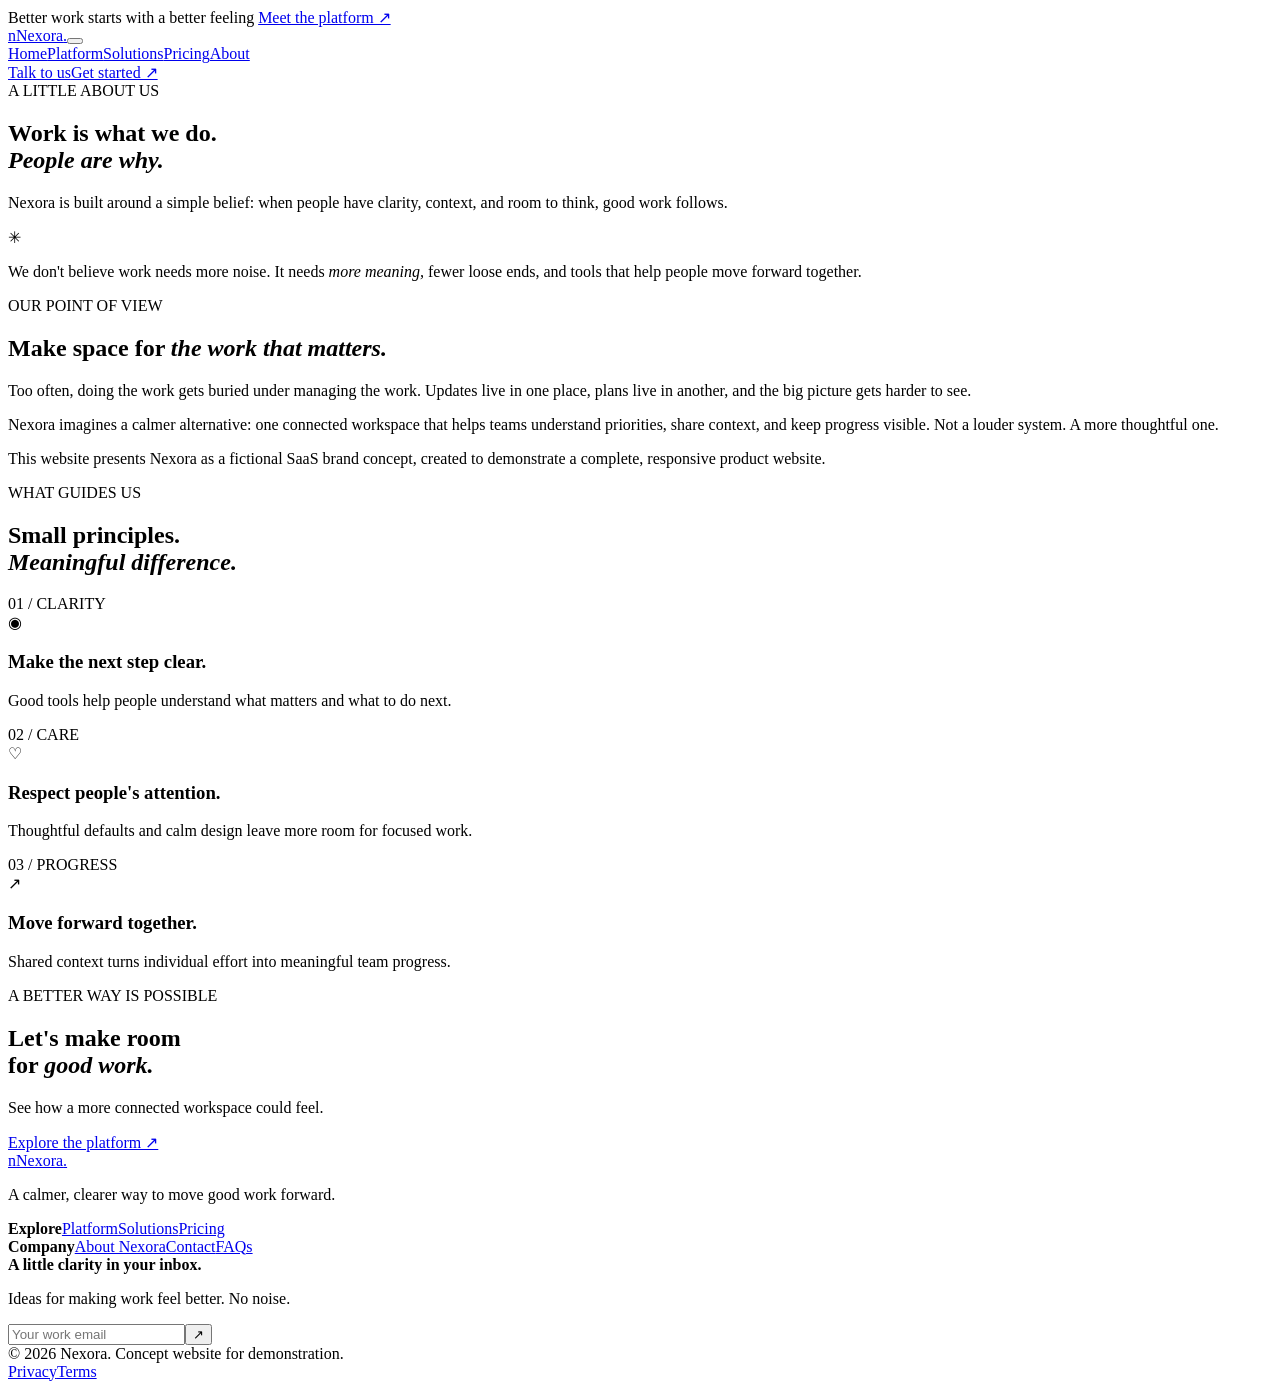
==== about.html @ 2fbccd46 "Add files via upload Upload the complete Nexora SaaS website, including homepage, product, solutions" ====
<!doctype html><html lang="en"><head><meta charset="utf-8"><meta name="viewport" content="width=device-width,initial-scale=1"><meta name="description" content="Learn about the Nexora concept and its people-first approach to work."><title>About — Nexora</title><link rel="preconnect" href="https://fonts.googleapis.com"><link href="https://fonts.googleapis.com/css2?family=DM+Sans:wght@400;500;600;700&family=Manrope:wght@400;500;600;700;800&display=swap" rel="stylesheet"><link rel="stylesheet" href="assets/css/style.css"></head><body><div class="announcement"><span class="announcement-dot"></span> Better work starts with a better feeling <a href="product.html">Meet the platform ↗</a></div><header class="site-header"><a class="brand" href="index.html"><span class="brand-mark">n</span><span>Nexora<span class="brand-period">.</span></span></a><button class="menu-toggle" aria-label="Open navigation" aria-expanded="false"><span></span><span></span></button><nav class="main-nav"><a href="index.html">Home</a><a href="product.html">Platform</a><a href="solutions.html">Solutions</a><a href="pricing.html">Pricing</a><a class="active" href="about.html">About</a></nav><div class="header-actions"><a class="nav-login" href="contact.html">Talk to us</a><a class="btn btn-small btn-dark" href="contact.html">Get started ↗</a></div></header><main><section class="inner-hero section-wrap"><span class="eyebrow reveal">A LITTLE ABOUT US</span><h1 class="reveal">Work is what we do.<br><em>People are why.</em></h1><p class="inner-lede reveal">Nexora is built around a simple belief: when people have clarity, context, and room to think, good work follows.</p></section><section class="about-manifesto"><div class="section-wrap manifesto-inner reveal"><span class="manifesto-star">✳</span><p>We don't believe work needs more noise. It needs <em>more meaning,</em> fewer loose ends, and tools that help people move forward together.</p></div></section><section class="section section-cream"><div class="section-wrap about-grid"><div class="about-copy reveal"><span class="eyebrow">OUR POINT OF VIEW</span><h2>Make space for <em>the work that matters.</em></h2></div><div class="about-text reveal reveal-delay"><p>Too often, doing the work gets buried under managing the work. Updates live in one place, plans live in another, and the big picture gets harder to see.</p><p>Nexora imagines a calmer alternative: one connected workspace that helps teams understand priorities, share context, and keep progress visible. Not a louder system. A more thoughtful one.</p><p>This website presents Nexora as a fictional SaaS brand concept, created to demonstrate a complete, responsive product website.</p></div></div></section><section class="section section-wrap values-section"><div class="section-heading centered reveal"><span class="eyebrow">WHAT GUIDES US</span><h2>Small principles.<br><em>Meaningful difference.</em></h2></div><div class="values-grid"><article class="value-card reveal"><span>01 / CLARITY</span><div class="value-symbol">◉</div><h3>Make the next step clear.</h3><p>Good tools help people understand what matters and what to do next.</p></article><article class="value-card reveal reveal-delay"><span>02 / CARE</span><div class="value-symbol">♡</div><h3>Respect people's attention.</h3><p>Thoughtful defaults and calm design leave more room for focused work.</p></article><article class="value-card reveal reveal-delay-2"><span>03 / PROGRESS</span><div class="value-symbol">↗</div><h3>Move forward together.</h3><p>Shared context turns individual effort into meaningful team progress.</p></article></div></section><section class="final-cta"><div class="section-wrap final-cta-inner reveal"><span class="eyebrow eyebrow-light">A BETTER WAY IS POSSIBLE</span><h2>Let's make room<br>for <em>good work.</em></h2><p>See how a more connected workspace could feel.</p><a class="btn btn-cream" href="product.html">Explore the platform ↗</a></div></section></main><footer class="site-footer"><div class="section-wrap"><div class="footer-main"><div class="footer-brand-col"><a class="brand brand-footer" href="index.html"><span class="brand-mark">n</span><span>Nexora<span class="brand-period">.</span></span></a><p>A calmer, clearer way to move good work forward.</p></div><div class="footer-col"><b>Explore</b><a href="product.html">Platform</a><a href="solutions.html">Solutions</a><a href="pricing.html">Pricing</a></div><div class="footer-col"><b>Company</b><a href="about.html">About Nexora</a><a href="contact.html">Contact</a><a href="faq.html">FAQs</a></div><div class="footer-newsletter"><b>A little clarity in your inbox.</b><p>Ideas for making work feel better. No noise.</p><form class="newsletter-form"><input type="email" placeholder="Your work email" aria-label="Your work email" required><button aria-label="Subscribe">↗</button></form><small class="form-message" aria-live="polite"></small></div></div><div class="footer-bottom"><span>© 2026 Nexora. Concept website for demonstration.</span><div><a href="privacy.html">Privacy</a><a href="terms.html">Terms</a></div></div></div></footer><script src="assets/js/main.js"></script></body></html>
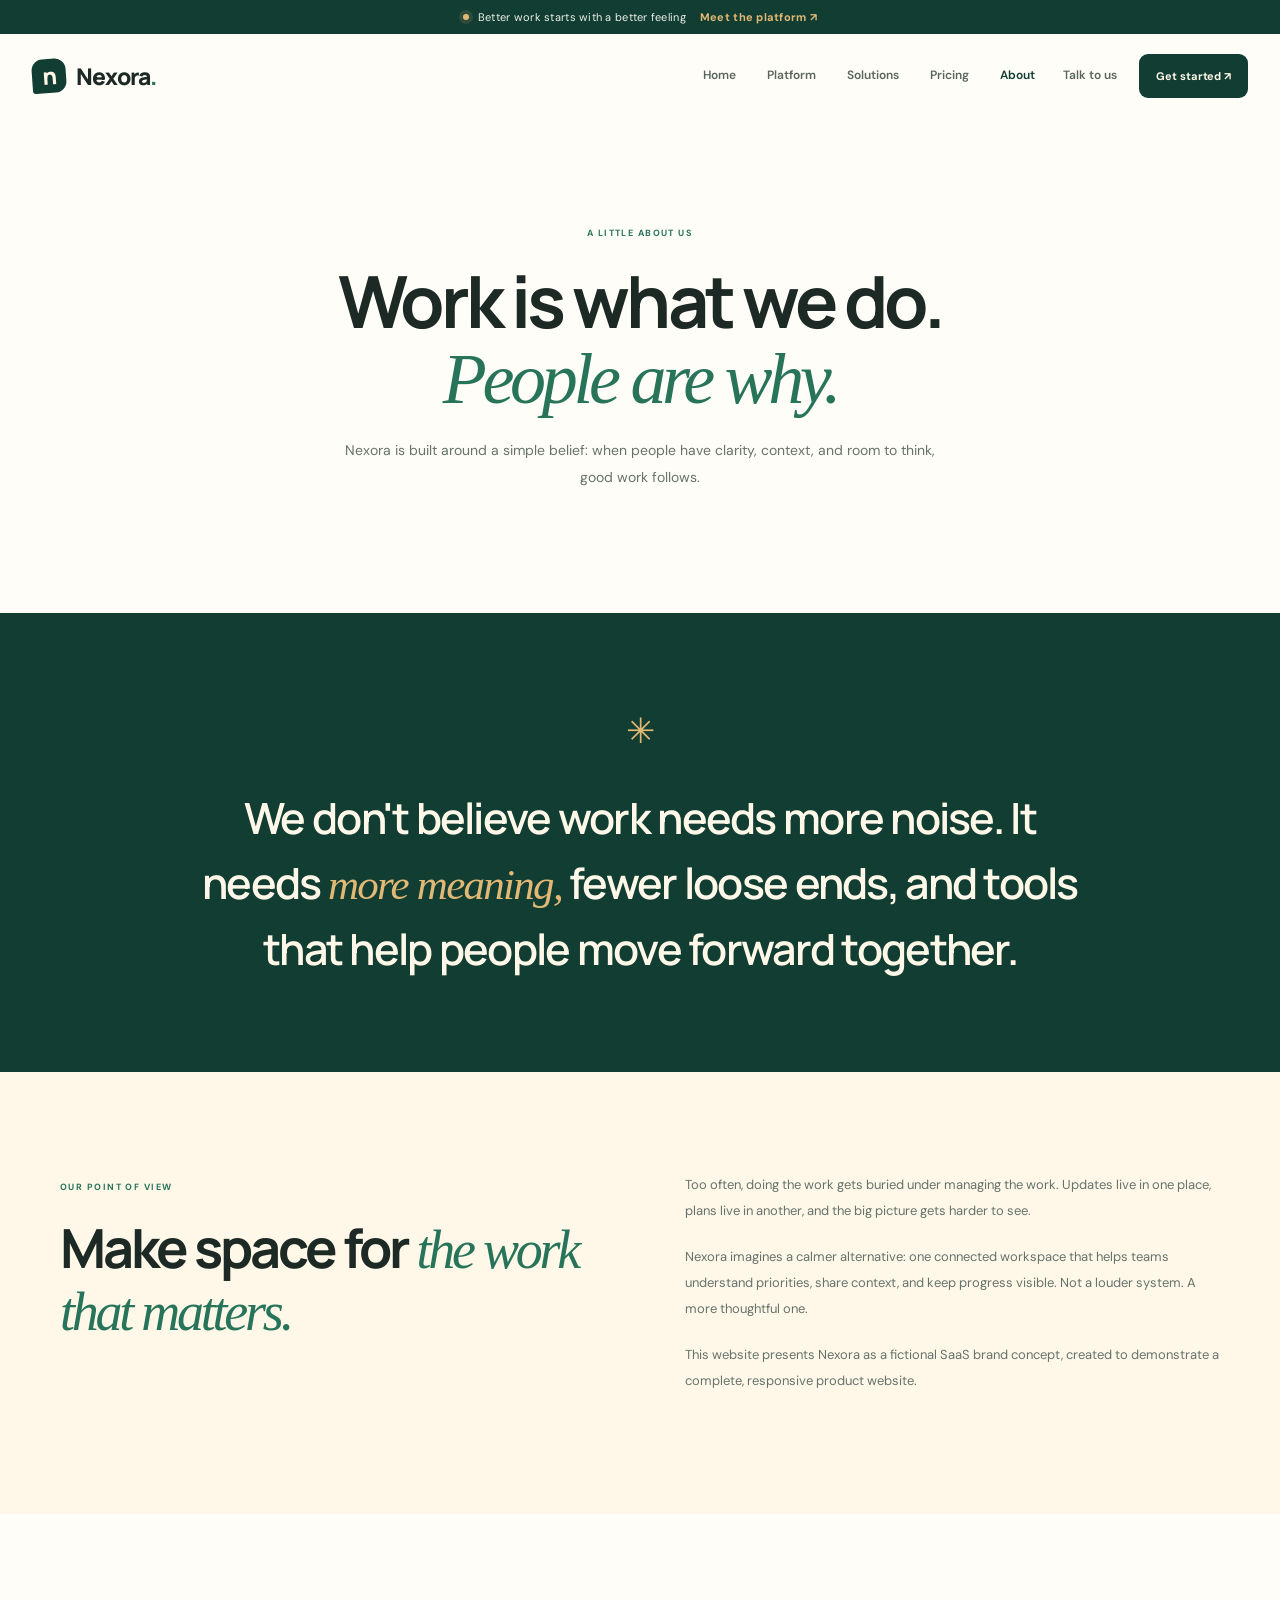
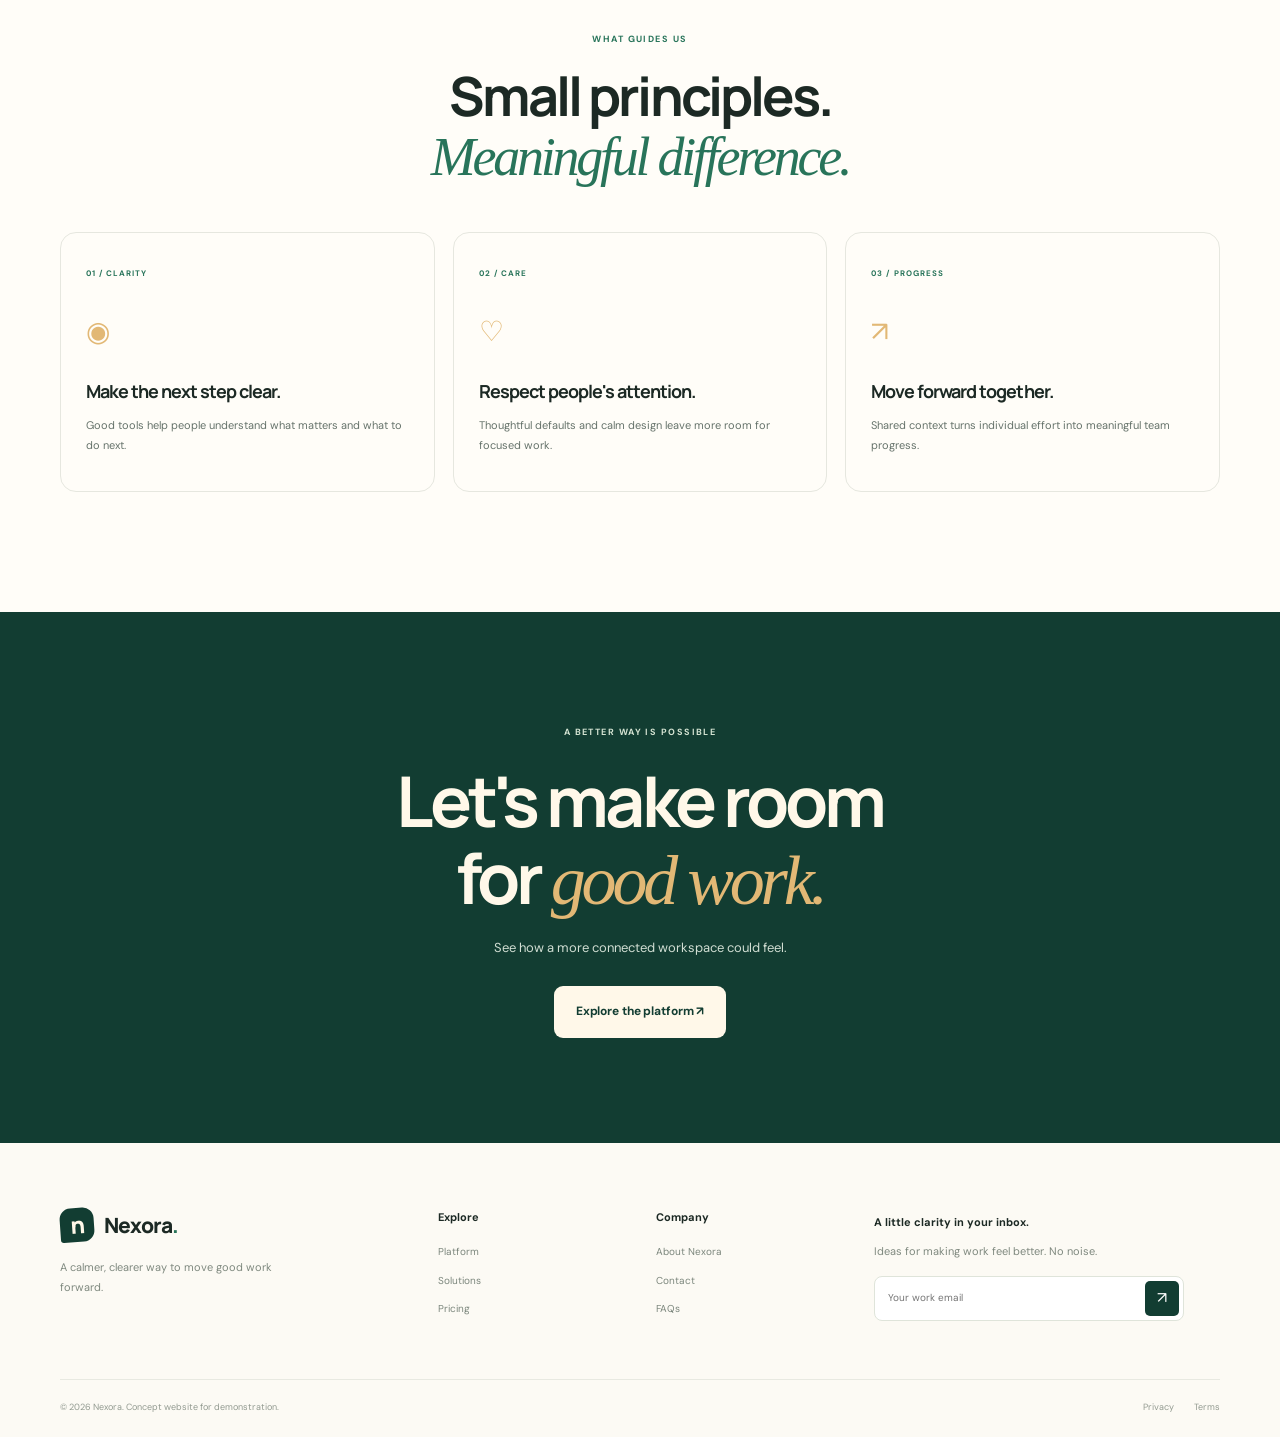
==== commit 1f79ee2a: "Update about.html" ====
--- a/about.html
+++ b/about.html
@@ -1 +1 @@
-<!doctype html><html lang="en"><head><meta charset="utf-8"><meta name="viewport" content="width=device-width,initial-scale=1"><meta name="description" content="Learn about the Nexora concept and its people-first approach to work."><title>About — Nexora</title><link rel="preconnect" href="https://fonts.googleapis.com"><link href="https://fonts.googleapis.com/css2?family=DM+Sans:wght@400;500;600;700&family=Manrope:wght@400;500;600;700;800&display=swap" rel="stylesheet"><link rel="stylesheet" href="assets/css/style.css"></head><body><div class="announcement"><span class="announcement-dot"></span> Better work starts with a better feeling <a href="product.html">Meet the platform ↗</a></div><header class="site-header"><a class="brand" href="index.html"><span class="brand-mark">n</span><span>Nexora<span class="brand-period">.</span></span></a><button class="menu-toggle" aria-label="Open navigation" aria-expanded="false"><span></span><span></span></button><nav class="main-nav"><a href="index.html">Home</a><a href="product.html">Platform</a><a href="solutions.html">Solutions</a><a href="pricing.html">Pricing</a><a class="active" href="about.html">About</a></nav><div class="header-actions"><a class="nav-login" href="contact.html">Talk to us</a><a class="btn btn-small btn-dark" href="contact.html">Get started ↗</a></div></header><main><section class="inner-hero section-wrap"><span class="eyebrow reveal">A LITTLE ABOUT US</span><h1 class="reveal">Work is what we do.<br><em>People are why.</em></h1><p class="inner-lede reveal">Nexora is built around a simple belief: when people have clarity, context, and room to think, good work follows.</p></section><section class="about-manifesto"><div class="section-wrap manifesto-inner reveal"><span class="manifesto-star">✳</span><p>We don't believe work needs more noise. It needs <em>more meaning,</em> fewer loose ends, and tools that help people move forward together.</p></div></section><section class="section section-cream"><div class="section-wrap about-grid"><div class="about-copy reveal"><span class="eyebrow">OUR POINT OF VIEW</span><h2>Make space for <em>the work that matters.</em></h2></div><div class="about-text reveal reveal-delay"><p>Too often, doing the work gets buried under managing the work. Updates live in one place, plans live in another, and the big picture gets harder to see.</p><p>Nexora imagines a calmer alternative: one connected workspace that helps teams understand priorities, share context, and keep progress visible. Not a louder system. A more thoughtful one.</p><p>This website presents Nexora as a fictional SaaS brand concept, created to demonstrate a complete, responsive product website.</p></div></div></section><section class="section section-wrap values-section"><div class="section-heading centered reveal"><span class="eyebrow">WHAT GUIDES US</span><h2>Small principles.<br><em>Meaningful difference.</em></h2></div><div class="values-grid"><article class="value-card reveal"><span>01 / CLARITY</span><div class="value-symbol">◉</div><h3>Make the next step clear.</h3><p>Good tools help people understand what matters and what to do next.</p></article><article class="value-card reveal reveal-delay"><span>02 / CARE</span><div class="value-symbol">♡</div><h3>Respect people's attention.</h3><p>Thoughtful defaults and calm design leave more room for focused work.</p></article><article class="value-card reveal reveal-delay-2"><span>03 / PROGRESS</span><div class="value-symbol">↗</div><h3>Move forward together.</h3><p>Shared context turns individual effort into meaningful team progress.</p></article></div></section><section class="final-cta"><div class="section-wrap final-cta-inner reveal"><span class="eyebrow eyebrow-light">A BETTER WAY IS POSSIBLE</span><h2>Let's make room<br>for <em>good work.</em></h2><p>See how a more connected workspace could feel.</p><a class="btn btn-cream" href="product.html">Explore the platform ↗</a></div></section></main><footer class="site-footer"><div class="section-wrap"><div class="footer-main"><div class="footer-brand-col"><a class="brand brand-footer" href="index.html"><span class="brand-mark">n</span><span>Nexora<span class="brand-period">.</span></span></a><p>A calmer, clearer way to move good work forward.</p></div><div class="footer-col"><b>Explore</b><a href="product.html">Platform</a><a href="solutions.html">Solutions</a><a href="pricing.html">Pricing</a></div><div class="footer-col"><b>Company</b><a href="about.html">About Nexora</a><a href="contact.html">Contact</a><a href="faq.html">FAQs</a></div><div class="footer-newsletter"><b>A little clarity in your inbox.</b><p>Ideas for making work feel better. No noise.</p><form class="newsletter-form"><input type="email" placeholder="Your work email" aria-label="Your work email" required><button aria-label="Subscribe">↗</button></form><small class="form-message" aria-live="polite"></small></div></div><div class="footer-bottom"><span>© 2026 Nexora. Concept website for demonstration.</span><div><a href="privacy.html">Privacy</a><a href="terms.html">Terms</a></div></div></div></footer><script src="assets/js/main.js"></script></body></html>+<!doctype html><html lang="en"><head><meta charset="utf-8"><meta name="viewport" content="width=device-width,initial-scale=1"><meta name="description" content="Learn about the Nexora concept and its people-first approach to work."><title>About — Nexora</title><link rel="preconnect" href="https://fonts.googleapis.com"><link href="https://fonts.googleapis.com/css2?family=DM+Sans:wght@400;500;600;700&family=Manrope:wght@400;500;600;700;800&display=swap" rel="stylesheet"><link rel="stylesheet" href="style.css"></head><body><div class="announcement"><span class="announcement-dot"></span> Better work starts with a better feeling <a href="product.html">Meet the platform ↗</a></div><header class="site-header"><a class="brand" href="index.html"><span class="brand-mark">n</span><span>Nexora<span class="brand-period">.</span></span></a><button class="menu-toggle" aria-label="Open navigation" aria-expanded="false"><span></span><span></span></button><nav class="main-nav"><a href="index.html">Home</a><a href="product.html">Platform</a><a href="solutions.html">Solutions</a><a href="pricing.html">Pricing</a><a class="active" href="about.html">About</a></nav><div class="header-actions"><a class="nav-login" href="contact.html">Talk to us</a><a class="btn btn-small btn-dark" href="contact.html">Get started ↗</a></div></header><main><section class="inner-hero section-wrap"><span class="eyebrow reveal">A LITTLE ABOUT US</span><h1 class="reveal">Work is what we do.<br><em>People are why.</em></h1><p class="inner-lede reveal">Nexora is built around a simple belief: when people have clarity, context, and room to think, good work follows.</p></section><section class="about-manifesto"><div class="section-wrap manifesto-inner reveal"><span class="manifesto-star">✳</span><p>We don't believe work needs more noise. It needs <em>more meaning,</em> fewer loose ends, and tools that help people move forward together.</p></div></section><section class="section section-cream"><div class="section-wrap about-grid"><div class="about-copy reveal"><span class="eyebrow">OUR POINT OF VIEW</span><h2>Make space for <em>the work that matters.</em></h2></div><div class="about-text reveal reveal-delay"><p>Too often, doing the work gets buried under managing the work. Updates live in one place, plans live in another, and the big picture gets harder to see.</p><p>Nexora imagines a calmer alternative: one connected workspace that helps teams understand priorities, share context, and keep progress visible. Not a louder system. A more thoughtful one.</p><p>This website presents Nexora as a fictional SaaS brand concept, created to demonstrate a complete, responsive product website.</p></div></div></section><section class="section section-wrap values-section"><div class="section-heading centered reveal"><span class="eyebrow">WHAT GUIDES US</span><h2>Small principles.<br><em>Meaningful difference.</em></h2></div><div class="values-grid"><article class="value-card reveal"><span>01 / CLARITY</span><div class="value-symbol">◉</div><h3>Make the next step clear.</h3><p>Good tools help people understand what matters and what to do next.</p></article><article class="value-card reveal reveal-delay"><span>02 / CARE</span><div class="value-symbol">♡</div><h3>Respect people's attention.</h3><p>Thoughtful defaults and calm design leave more room for focused work.</p></article><article class="value-card reveal reveal-delay-2"><span>03 / PROGRESS</span><div class="value-symbol">↗</div><h3>Move forward together.</h3><p>Shared context turns individual effort into meaningful team progress.</p></article></div></section><section class="final-cta"><div class="section-wrap final-cta-inner reveal"><span class="eyebrow eyebrow-light">A BETTER WAY IS POSSIBLE</span><h2>Let's make room<br>for <em>good work.</em></h2><p>See how a more connected workspace could feel.</p><a class="btn btn-cream" href="product.html">Explore the platform ↗</a></div></section></main><footer class="site-footer"><div class="section-wrap"><div class="footer-main"><div class="footer-brand-col"><a class="brand brand-footer" href="index.html"><span class="brand-mark">n</span><span>Nexora<span class="brand-period">.</span></span></a><p>A calmer, clearer way to move good work forward.</p></div><div class="footer-col"><b>Explore</b><a href="product.html">Platform</a><a href="solutions.html">Solutions</a><a href="pricing.html">Pricing</a></div><div class="footer-col"><b>Company</b><a href="about.html">About Nexora</a><a href="contact.html">Contact</a><a href="faq.html">FAQs</a></div><div class="footer-newsletter"><b>A little clarity in your inbox.</b><p>Ideas for making work feel better. No noise.</p><form class="newsletter-form"><input type="email" placeholder="Your work email" aria-label="Your work email" required><button aria-label="Subscribe">↗</button></form><small class="form-message" aria-live="polite"></small></div></div><div class="footer-bottom"><span>© 2026 Nexora. Concept website for demonstration.</span><div><a href="privacy.html">Privacy</a><a href="terms.html">Terms</a></div></div></div></footer><script src="main.js"></script></body></html>
--- a/style.css
+++ b/style.css
@@ -0,0 +1,78 @@
+/* NEXORA — Emerald & Warm Cream SaaS concept */
+:root{--forest:#123d32;--forest-2:#1d5746;--emerald:#28745a;--mint:#dcebe0;--cream:#fff8e9;--cream-2:#f8f2e6;--gold:#e2b875;--ink:#1c2924;--muted:#66736b;--line:#e6e7df;--white:#fff;--peach:#f5d9c8;--blue:#dce6f3;--lilac:#e9e2f4;--shadow:0 24px 70px rgba(18,61,50,.12);--radius:22px}*{box-sizing:border-box}html{scroll-behavior:smooth;scroll-padding-top:100px}body{margin:0;color:var(--ink);background:#fffdf8;font-family:"DM Sans",sans-serif;line-height:1.65;-webkit-font-smoothing:antialiased}body.menu-open{overflow:hidden}a{color:inherit;text-decoration:none}button,input,textarea,select{font:inherit}button,a{-webkit-tap-highlight-color:transparent}button:focus-visible,a:focus-visible,input:focus-visible,textarea:focus-visible,select:focus-visible{outline:3px solid #e2b875;outline-offset:4px}::selection{background:#dcebe0;color:var(--forest)}.section-wrap{width:min(1160px,calc(100% - 64px));margin-inline:auto}.announcement{min-height:34px;background:var(--forest);color:#eaf1e9;display:flex;align-items:center;justify-content:center;gap:9px;padding:7px 20px;font-size:11px;letter-spacing:.025em}.announcement a{font-weight:700;color:var(--gold);margin-left:5px}.announcement a span{font-size:14px}.announcement-dot{width:6px;height:6px;border-radius:50%;background:var(--gold);box-shadow:0 0 0 4px #e2b87520}.site-header{height:84px;display:flex;align-items:center;justify-content:space-between;width:min(1240px,calc(100% - 64px));margin:auto;gap:28px;position:relative;z-index:20}.brand{display:inline-flex;align-items:center;gap:10px;font:800 23px Manrope,sans-serif;letter-spacing:-1px;white-space:nowrap}.brand-mark{display:inline-grid;place-items:center;width:34px;height:34px;background:var(--forest);color:var(--cream);border-radius:11px 11px 11px 3px;font:800 23px Manrope,sans-serif;transform:rotate(-4deg)}.brand-mark::first-letter{transform:rotate(4deg)}.brand-period{color:var(--emerald)}.main-nav{display:flex;align-items:center;gap:31px;margin-left:auto}.main-nav a,.nav-login{font-size:12px;font-weight:600;color:#59655e;transition:color .25s}.main-nav a:hover,.main-nav a.active,.nav-login:hover{color:var(--forest)}.header-actions{display:flex;align-items:center;gap:22px}.btn{display:inline-flex;align-items:center;justify-content:center;gap:22px;border:1px solid transparent;padding:15px 21px;border-radius:9px;font-size:12px;font-weight:700;letter-spacing:-.01em;transition:transform .25s,background .25s,box-shadow .25s,color .25s;cursor:pointer}.btn:hover{transform:translateY(-3px);box-shadow:0 10px 24px #123d3220}.btn span{font-size:16px;line-height:1}.btn-small{padding:12px 16px;gap:13px;font-size:11px}.btn-dark{background:var(--forest);color:var(--cream)}.btn-dark:hover{background:var(--forest-2)}.btn-primary{background:var(--emerald);color:white}.btn-primary:hover{background:var(--forest)}.btn-cream{background:var(--cream);color:var(--forest)}.btn-cream:hover{background:white}.btn-outline-dark{border-color:#bdc8bd;color:var(--forest);background:transparent}.btn-full{width:100%}.menu-toggle{display:none}.hero{min-height:650px;display:grid;grid-template-columns:.92fr 1.08fr;align-items:center;gap:45px;padding-top:35px;padding-bottom:75px}.hero-copy{padding:20px 0 0}.eyebrow{display:inline-flex;align-items:center;gap:10px;font-size:9px;font-weight:700;letter-spacing:.16em;color:var(--emerald)}.eyebrow-line{width:25px;height:1px;background:var(--gold)}h1,h2,h3,p{margin-top:0}h1,h2,h3{font-family:Manrope,sans-serif;letter-spacing:-.055em}h1{font-size:clamp(52px,6.1vw,78px);line-height:1.04;font-weight:700;margin:23px 0 23px}h1 em,h2 em{font-family:Georgia,serif;font-weight:400;color:var(--emerald);letter-spacing:-.06em}h2{font-size:clamp(36px,4.3vw,54px);line-height:1.1;font-weight:700;margin-bottom:20px}h3{font-size:22px;line-height:1.25;margin-bottom:13px}.hero-lede{max-width:455px;font-size:15px;color:var(--muted);line-height:1.85;margin-bottom:28px}.hero-actions{display:flex;align-items:center;gap:25px;flex-wrap:wrap}.text-link{display:inline-flex;align-items:center;gap:10px;font-size:12px;font-weight:700;color:var(--forest)}.text-link span{font-size:17px}.play-icon{display:grid;place-items:center;border:1px solid #c7d3c8;width:29px;height:29px;border-radius:50%;font-size:8px!important;padding-left:2px}.hero-proof{display:flex;align-items:center;gap:14px;margin-top:43px}.avatar-stack{display:flex;padding-left:4px}.avatar-stack span{display:grid;place-items:center;margin-left:-5px;width:29px;height:29px;border-radius:50%;border:2px solid #fffdf8;background:#e9d4c2;color:#6d4839;font-size:9px;font-weight:700}.avatar-stack span:nth-child(2){background:#dce6cf;color:#335443}.avatar-stack span:nth-child(3){background:#eadff0;color:#665071}.avatar-stack span:nth-child(4){background:var(--forest);color:white}.hero-proof strong,.hero-proof small{display:block}.hero-proof strong{font-size:10px}.hero-proof small{font-size:10px;color:#899188;margin-top:2px}.hero-visual{position:relative;min-height:500px;display:flex;align-items:center;justify-content:center}.visual-orbit{position:absolute;border:1px solid #d9e4d8;border-radius:50%;width:450px;height:450px;animation:orbit 32s linear infinite}.orbit-two{width:535px;height:535px;border-style:dashed;border-color:#e7e4d7;animation-direction:reverse;animation-duration:48s}.dashboard-window{position:relative;z-index:2;width:100%;max-width:535px;background:white;border:1px solid #e4e8df;border-radius:13px;box-shadow:0 35px 90px #183f301f;overflow:hidden;transform:perspective(1200px) rotateY(-5deg) rotateX(2deg);animation:dashboard-float 7s ease-in-out infinite}.window-top{height:38px;background:#f7f8f4;border-bottom:1px solid #edf0e9;display:flex;align-items:center;justify-content:space-between;padding:0 13px;font-size:8px;color:#929a91}.window-dots{display:flex;gap:4px}.window-dots i{width:6px;height:6px;border-radius:50%;background:#d6ddd3}.window-dots i:nth-child(2){background:#e6c88e}.window-dots i:nth-child(3){background:#b4d1bb}.window-avatar{display:grid;place-items:center;width:19px;height:19px;background:var(--forest);color:white;border-radius:50%;font-size:8px}.dashboard-body{display:grid;grid-template-columns:122px 1fr;min-height:330px}.dash-sidebar{padding:15px 9px;background:#fbfcf8;border-right:1px solid #edf0e9;position:relative}.dash-mini-brand{display:flex;align-items:center;gap:6px;font-size:10px;font-weight:800;margin-bottom:23px}.dash-mini-brand .brand-mark{width:21px;height:21px;border-radius:6px;font-size:13px}.dash-side-item{font-size:8px;color:#7b867c;padding:9px 7px;border-radius:5px;margin-bottom:3px}.dash-side-item.selected{background:#e7f0e7;color:var(--forest);font-weight:700}.dash-side-label{font-size:7px;letter-spacing:.12em;color:#a2aaa0;margin:20px 7px 7px}.dash-user{position:absolute;bottom:12px;left:9px;right:9px;border-top:1px solid #e8ece5;padding-top:10px;display:flex;align-items:center;gap:6px}.user-avatar{display:grid;place-items:center;width:24px;height:24px;border-radius:50%;background:#e2b875;color:#47371c;font-size:7px;font-weight:700}.dash-user b,.dash-user small{display:block;font-size:7px;line-height:1.4}.dash-user small{color:#8d968d}.dash-main{padding:19px 17px}.dash-heading{display:flex;justify-content:space-between;align-items:center;gap:8px}.dash-heading small{font-size:6px;letter-spacing:.1em;color:#9ba49a}.dash-heading h3{font-size:14px;margin:4px 0}.dash-heading h3 span{color:#c99a47}.dash-heading p{font-size:8px;color:#8a9489;margin:0}.dash-add{background:var(--forest);color:white;border:0;border-radius:5px;padding:8px 10px;font-size:7px}.metric-grid{display:grid;grid-template-columns:1fr 1fr;gap:10px;margin-top:18px}.metric-card{position:relative;border:1px solid #e9ece5;border-radius:8px;padding:11px;min-height:107px;overflow:hidden}.metric-card>span{display:block;font-size:7px;color:#79857a}.metric-card>span b{float:right;color:#9aa59a}.metric-card>strong{font:700 24px Manrope,sans-serif;display:block;margin-top:7px;letter-spacing:-1px}.metric-card>small{font-size:7px;color:#939c92}.metric-card>small i{font-style:normal;color:var(--emerald);font-weight:700}.sparkline{position:absolute;bottom:10px;right:10px;height:35px;display:flex;align-items:end;gap:3px}.sparkline span{display:block;width:5px;background:#bdd7bf;border-radius:2px 2px 0 0}.sparkline span:last-child{background:var(--emerald)}.progress-ring{position:absolute;right:12px;bottom:10px;width:39px;height:39px;border-radius:50%;display:grid;place-items:center;background:conic-gradient(var(--emerald) 0 86%,#e6eee4 86%)}.progress-ring:before{content:"";position:absolute;width:29px;height:29px;background:white;border-radius:50%}.progress-ring span{z-index:1;font-size:8px;font-weight:700}.dash-project-head{display:flex;justify-content:space-between;align-items:center;margin:19px 0 8px;font-size:9px}.dash-project-head a{color:var(--emerald);font-size:7px;font-weight:700}.project-row{display:flex;align-items:center;gap:8px;padding:8px 0;border-top:1px solid #f0f2ec}.project-icon{width:26px;height:26px;display:grid;place-items:center;border-radius:7px;font-size:12px}.lavender{background:#eee8f7;color:#7a659c}.peach{background:#fbe7d9;color:#bd774e}.mint{background:#e0efe2;color:#377452}.project-info{min-width:90px;flex:1}.project-info b,.project-info small{display:block;font-size:8px;line-height:1.5}.project-info small{color:#99a197;font-size:7px}.project-progress{height:4px;width:55px;background:#e9eee7;border-radius:8px;overflow:hidden}.project-progress i{display:block;height:100%;background:var(--emerald);border-radius:8px}.project-percent{font-size:7px;width:22px;text-align:right}.floating-note{position:absolute;z-index:4;display:flex;align-items:center;gap:9px;background:white;border:1px solid #e9ece4;border-radius:10px;padding:11px 13px;box-shadow:0 14px 40px #183f3015;animation:note-float 5s ease-in-out infinite}.floating-note b,.floating-note small{display:block;white-space:nowrap}.floating-note b{font-size:9px}.floating-note small{font-size:8px;color:#8a9489;margin-top:2px}.note-top{top:52px;right:-14px}.note-bottom{bottom:42px;left:-20px;animation-delay:-2s}.note-check,.note-spark{display:grid;place-items:center;width:28px;height:28px;border-radius:8px;background:#e5f1e5;color:var(--emerald);font-size:13px}.note-spark{background:#fff0d7;color:#b27d28}.note-arrow{color:var(--emerald);font-size:17px;margin-left:8px}.hero-stamp{position:absolute;bottom:3px;right:17px;display:flex;align-items:center;gap:8px;color:#829085;font-size:7px;letter-spacing:.13em;transform:rotate(-8deg)}.hero-stamp b{color:var(--gold);font-size:17px}.trust-strip{padding:27px 0 56px;text-align:center}.trust-strip>p{font-size:8px;letter-spacing:.16em;color:#a0a79d;font-weight:700;margin-bottom:25px}.trust-logos{display:flex;justify-content:space-around;align-items:center;gap:25px;color:#879188}.trust-logos span{font-size:15px;display:flex;align-items:center;gap:7px}.trust-logos b{font:700 13px Manrope,sans-serif;letter-spacing:-.04em}.section{padding-top:100px;padding-bottom:100px}.section-cream{background:var(--cream)}.section-heading{max-width:620px;margin-bottom:44px}.section-heading.centered{text-align:center;margin-left:auto;margin-right:auto}.section-heading h2{margin-top:16px}.section-heading p{max-width:500px;color:var(--muted);font-size:13px;line-height:1.9;margin:0 auto}.feature-grid{display:grid;grid-template-columns:1.2fr 1fr 1fr;gap:17px}.feature-card{background:#fffdf8;border:1px solid #e9e8dd;border-radius:var(--radius);padding:25px;min-height:330px;overflow:hidden;transition:transform .35s,box-shadow .35s}.feature-card:hover,.usecase-card:hover,.price-card:hover{transform:translateY(-7px);box-shadow:var(--shadow)}.feature-card-large{background:#f4f6ee}.feature-top{display:flex;align-items:center;justify-content:space-between;margin-bottom:28px}.feature-icon{width:42px;height:42px;display:grid;place-items:center;border-radius:13px;font-size:19px}.icon-green{background:#dcebe0;color:var(--forest)}.icon-gold{background:#f9e9c9;color:#926a25}.icon-peach{background:#f8e1d4;color:#a9613e}.icon-blue{background:#dce6f3;color:#446b94}.icon-lilac{background:#e9e2f4;color:#78659c}.card-number{font-size:8px;letter-spacing:.13em;color:#a1a79b;font-weight:700}.feature-card h3{font-size:20px}.feature-card p{font-size:12px;color:var(--muted);line-height:1.8}.mini-board{margin-top:24px;background:white;border:1px solid #e6e9e1;border-radius:10px;padding:12px}.mini-board-head{display:flex;justify-content:space-between;font-size:9px;padding-bottom:9px;border-bottom:1px solid #edf0e9}.mini-board-head span{color:#a3aaa0}.mini-task{display:flex;align-items:center;gap:7px;padding:9px 0;border-bottom:1px solid #f1f2ed;font-size:8px}.mini-task:last-child{border:0}.mini-task span{flex:1}.mini-task b{font-size:7px;color:#7e8b7f;font-weight:500}.task-dot{width:7px;height:7px;border-radius:50%}.green-dot{background:#4e9a6d}.gold-dot{background:#e0b65c}.gray-dot{background:#b9c0b8}.people-illustration{height:100px;position:relative;margin-top:25px;background:radial-gradient(circle at center,#f6e8c7 0,#fffdf8 60%)}.person{position:absolute;display:grid;place-items:center;width:43px;height:43px;border:4px solid #fffdf8;border-radius:50%;font-size:12px;font-weight:700;box-shadow:0 5px 14px #123d3210}.p1{left:10%;top:5px;background:#dcebe0;color:#28563e}.p2{left:34%;top:34px;background:#f2d4c5;color:#8e5a43}.p3{left:57%;top:0;background:#e7e0f2;color:#6e5c91}.p4{right:7%;top:38px;background:#e2b875;color:#5c421c}.people-caption{position:absolute;bottom:0;left:20%;font-size:8px;color:#657269;background:white;border:1px solid #ecebe2;border-radius:20px;padding:6px 10px;box-shadow:0 5px 12px #123d3210}.people-caption span{color:var(--emerald);margin-left:6px}.chart-illustration{margin-top:25px;padding:13px;background:#fff;border:1px solid #eeece4;border-radius:10px}.chart-label{display:flex;justify-content:space-between;font-size:8px;color:#7a867b}.chart-label b{color:var(--emerald)}.chart-bars{height:65px;display:flex;align-items:end;gap:7px;border-bottom:1px solid #e9eee6;margin-top:10px}.chart-bars i{flex:1;background:#d4e6d5;border-radius:4px 4px 0 0;animation:bar-grow 1.1s ease-out both;transform-origin:bottom}.chart-bars i:nth-child(2n){background:#b8d5bc}.chart-bars i:last-child{background:var(--emerald)}.chart-axis{display:flex;justify-content:space-between;font-size:7px;color:#9aa398;margin-top:6px}.split-section{display:grid;grid-template-columns:.85fr 1.15fr;gap:85px;align-items:center;padding-top:120px;padding-bottom:120px}.split-copy h2{margin-top:17px}.split-copy>p{color:var(--muted);font-size:13px;line-height:1.95;margin:22px 0 26px}.check-list{display:flex;flex-direction:column;gap:12px;margin-top:26px}.check-list span,.check-list li{display:flex;align-items:center;gap:10px;font-size:11px;color:#59675e}.check-list i{font-style:normal;display:grid;place-items:center;width:18px;height:18px;border-radius:50%;background:#e4efe3;color:var(--emerald);font-size:10px}.workflow-visual{position:relative;padding:18px 0}.workflow-card{position:relative;z-index:1;background:#fff;border:1px solid #e8ebe3;border-radius:15px;padding:22px 24px;box-shadow:0 25px 65px #173e3012}.workflow-title{display:flex;align-items:center;gap:10px;padding-bottom:20px;border-bottom:1px solid #edf0e9}.workflow-symbol{display:grid;place-items:center;width:36px;height:36px;background:#e3efe3;color:var(--forest);border-radius:10px;font-size:17px}.workflow-title b,.workflow-title small{display:block}.workflow-title b{font-size:12px}.workflow-title small{font-size:9px;color:#909a90}.more{margin-left:auto;color:#9ba59b}.workflow-progress-label{display:flex;justify-content:space-between;font-size:10px;color:#758076;margin-top:19px}.workflow-progress-label b{color:var(--forest)}.wide-progress{height:6px;background:#edf1e9;border-radius:10px;margin-top:8px;overflow:hidden}.wide-progress i{display:block;width:68%;height:100%;background:linear-gradient(90deg,var(--emerald),#8bbd8c);border-radius:10px;animation:progress-in 1.5s ease-out}.workflow-task{display:flex;align-items:center;gap:11px;padding:15px 0;border-bottom:1px solid #f0f1ec}.task-check{display:grid;place-items:center;width:22px;height:22px;border-radius:7px;background:#e2efe2;color:var(--emerald);font-size:10px}.task-check.pending{background:#fff0d8;color:#a7792a}.task-check.upcoming{background:#f0f1ec;color:#849084}.workflow-task>div{flex:1}.workflow-task b,.workflow-task small{display:block}.workflow-task b{font-size:10px}.workflow-task small{font-size:8px;color:#929b91;margin-top:3px}.task-status{font-size:8px;padding:5px 7px;border-radius:5px}.task-status.done{background:#e7f1e6;color:#37734c}.task-status.doing{background:#fff1d7;color:#9b7229}.task-status.next{background:#f0f1ed;color:#7b867b}.workflow-foot{display:flex;align-items:center;gap:8px;padding-top:16px;color:#849084;font-size:9px}.small-stack span{width:23px;height:23px;font-size:7px}.workflow-foot-right{margin-left:auto}.workflow-orbit{position:absolute;right:-24px;top:-10px;width:76px;height:76px;display:grid;place-items:center;background:var(--gold);color:var(--forest);font-size:31px;border-radius:50%;box-shadow:0 15px 35px #c79f5d33;animation:slow-spin 20s linear infinite}.stats-band{background:var(--forest);color:var(--cream);padding:75px 0}.stats-grid{display:grid;grid-template-columns:1.3fr 1fr 1fr 1fr;gap:30px;align-items:center}.eyebrow-light{color:#d5e4d3}.stats-intro h2{font-size:36px;margin:15px 0 0}.stats-intro h2 em{color:var(--gold)}.stat{padding-left:25px;border-left:1px solid #ffffff24}.stat strong{font:700 43px Manrope,sans-serif;display:block;letter-spacing:-.07em;color:var(--gold)}.stat span,.stat small{display:block}.stat span{font-size:11px;font-weight:700;margin-top:4px}.stat small{font-size:9px;color:#c1d0c4;margin-top:7px}.usecases-section{padding-top:120px;padding-bottom:120px}.usecase-grid{display:grid;grid-template-columns:repeat(3,1fr);gap:17px}.usecase-card{position:relative;display:block;border:1px solid var(--line);border-radius:18px;padding:26px;min-height:250px;transition:transform .3s,box-shadow .3s;background:#fffdf8}.usecase-icon{display:grid;place-items:center;width:43px;height:43px;border-radius:13px;background:#e4efe2;color:var(--forest);font-size:19px}.usecase-arrow{position:absolute;right:25px;top:28px;color:#9ba79b}.usecase-card h3{margin-top:27px;font-size:19px}.usecase-card p{font-size:11px;color:var(--muted);line-height:1.85}.usecase-link{font-size:9px;font-weight:700;color:var(--emerald);display:flex;justify-content:space-between;margin-top:22px}.quote-section{padding:85px 0}.quote-inner{max-width:800px;text-align:center}.quote-mark{font:100px Georgia,serif;color:var(--gold);line-height:.8}.quote-inner blockquote{font:600 clamp(23px,3vw,34px)/1.5 Manrope,sans-serif;letter-spacing:-.04em;margin:20px 0 27px}.quote-attribution{display:flex;align-items:center;justify-content:center;gap:10px;text-align:left}.quote-avatar{display:grid;place-items:center;width:36px;height:36px;border-radius:50%;background:var(--forest);color:var(--cream);font-weight:700}.quote-attribution b,.quote-attribution small{display:block}.quote-attribution b{font-size:10px}.quote-attribution small{font-size:9px;color:#828b81}.faq-preview{padding-top:105px;padding-bottom:105px}.faq-list{max-width:760px;margin:0 auto}.faq-list details{border-bottom:1px solid #e0e4db;padding:0 3px}.faq-list summary{list-style:none;display:flex;justify-content:space-between;align-items:center;gap:20px;padding:21px 0;cursor:pointer;font:700 13px Manrope,sans-serif}.faq-list summary::-webkit-details-marker{display:none}.faq-list summary span{font-size:18px;color:var(--emerald);transition:transform .2s}.faq-list details[open] summary span{transform:rotate(45deg)}.faq-list details p{font-size:12px;line-height:1.9;color:var(--muted);max-width:650px;margin:0;padding:0 30px 22px 0}.center-cta{text-align:center;margin-top:25px}.final-cta{position:relative;overflow:hidden;background:var(--forest);color:var(--cream);padding:105px 0;text-align:center}.final-cta-inner{position:relative;z-index:2}.final-cta h2{font-size:clamp(45px,6vw,70px);margin:18px 0}.final-cta h2 em{color:var(--gold)}.final-cta p{font-size:13px;color:#d1ded3;margin-bottom:28px}.cta-decoration{position:absolute;border:1px solid #ffffff16;border-radius:50%;width:420px;height:420px;top:-180px;left:-110px}.cta-decoration-two{width:520px;height:520px;top:auto;left:auto;right:-130px;bottom:-300px;border-color:#e2b87535}.site-footer{background:#fcfaf4;padding:65px 0 22px}.footer-main{display:grid;grid-template-columns:1.25fr .65fr .65fr 1.3fr;gap:45px;padding-bottom:50px}.brand-footer{font-size:21px}.footer-brand-col p,.footer-newsletter p{font-size:11px;color:#7f897f;max-width:225px;line-height:1.8;margin:16px 0}.social-links{display:flex;gap:7px}.social-links a{display:grid;place-items:center;width:29px;height:29px;border:1px solid #dce1d7;border-radius:50%;font-size:9px;font-weight:700;color:var(--forest);transition:background .2s,color .2s}.social-links a:hover{background:var(--forest);color:white}.footer-col{display:flex;flex-direction:column;gap:12px}.footer-col b,.footer-newsletter>b{font-size:11px;margin-bottom:6px}.footer-col a{font-size:10px;color:#7b867c;transition:color .2s}.footer-col a:hover{color:var(--emerald)}.footer-newsletter p{margin:8px 0 14px}.newsletter-form{display:flex;border:1px solid #dfe4da;border-radius:8px;background:white;padding:4px;max-width:310px}.newsletter-form input{min-width:0;flex:1;border:0;background:transparent;padding:9px;font-size:10px;outline:none}.newsletter-form button{width:34px;border:0;border-radius:5px;background:var(--forest);color:white;cursor:pointer}.form-message{display:block;font-size:9px;color:var(--emerald);margin-top:8px;line-height:1.6}.footer-bottom{display:flex;justify-content:space-between;align-items:center;gap:20px;padding-top:20px;border-top:1px solid #e8e9e1;font-size:9px;color:#929a90}.footer-bottom>div{display:flex;align-items:center;gap:20px}.footer-bottom a:hover{color:var(--emerald)}.footer-bottom b{color:var(--gold)}.inner-hero{padding-top:100px;padding-bottom:95px;text-align:center}.inner-hero h1{font-size:clamp(49px,6vw,72px);margin:20px 0}.inner-lede{max-width:610px;margin:0 auto 28px;font-size:14px;line-height:1.9;color:var(--muted)}.inner-hero .hero-actions{justify-content:center}.platform-preview{background:#f0f4eb;padding:75px 0}.platform-preview-inner{display:grid;grid-template-columns:.8fr 1.2fr;gap:80px;align-items:center}.platform-preview-copy h2{margin-top:16px}.platform-preview-copy p{font-size:13px;line-height:1.9;color:var(--muted)}.platform-screen{background:white;border:1px solid #e2e8dd;border-radius:15px;padding:22px;box-shadow:0 25px 60px #123d3210;transform:rotate(1deg)}.platform-screen-top{display:flex;justify-content:space-between;font-size:11px}.platform-screen-top span{color:#9aa49a}.platform-screen-sub{font-size:9px;color:#7f8a7e;margin:8px 0 18px}.platform-screen-sub span{color:var(--gold);margin-left:6px}.platform-kpis{display:grid;grid-template-columns:repeat(3,1fr);gap:9px}.platform-kpis div{background:#f7f8f3;border-radius:8px;padding:12px}.platform-kpis small,.platform-kpis b{display:block}.platform-kpis small{font-size:8px;color:#7c887d}.platform-kpis b{font:700 23px Manrope,sans-serif;margin-top:5px;color:var(--forest)}.platform-table-head,.platform-table-row{display:grid;grid-template-columns:1.4fr .7fr .8fr;align-items:center;gap:10px}.platform-table-head{font-size:8px;color:#9aa49a;padding:20px 0 9px}.platform-table-row{padding:13px 0;border-top:1px solid #eff1eb;font-size:9px}.platform-table-row>span:nth-child(2){color:#7e8a7f;font-size:8px}.table-bullet{display:inline-block;width:7px;height:7px;border-radius:3px;margin-right:6px}.bullet-a{background:#83ad83}.bullet-b{background:#e2b875}.bullet-c{background:#b5a2d6}.table-progress{display:block;height:5px;border-radius:5px;background:#e9eee6;overflow:hidden}.table-progress i{display:block;height:100%;background:var(--emerald);border-radius:5px}.platform-activity{display:flex;align-items:center;gap:9px;padding:12px;background:#f6f8f2;border-radius:8px;margin-top:13px}.activity-check{display:grid;place-items:center;width:25px;height:25px;background:#dcebe0;color:var(--emerald);border-radius:7px}.platform-activity b,.platform-activity small{display:block}.platform-activity b{font-size:9px}.platform-activity small{font-size:8px;color:#909a90}.activity-live{margin-left:auto;font-size:7px;color:var(--emerald);letter-spacing:.1em;font-weight:700}.platform-feature-grid{display:grid;grid-template-columns:repeat(3,1fr);gap:14px}.platform-feature{padding:26px;border:1px solid #e7e8de;border-radius:16px;background:#fffdf8;transition:transform .3s,box-shadow .3s}.platform-feature:hover{transform:translateY(-5px);box-shadow:var(--shadow)}.platform-feature h3{margin-top:20px;font-size:18px}.platform-feature p{font-size:11px;color:var(--muted);line-height:1.85;min-height:60px}.feature-tag{display:block;font-size:7px;letter-spacing:.1em;font-weight:700;color:var(--emerald);margin-top:18px}.principles-card{background:var(--cream);border:1px solid #eee9db;border-radius:18px;padding:12px 25px}.principle-row{display:flex;align-items:flex-start;gap:16px;padding:22px 0;border-bottom:1px solid #e8e5d9}.principle-row:last-child{border:0}.principle-row>span:first-child{font-size:9px;color:#a6a899;padding-top:4px}.principle-row>div{flex:1}.principle-row b{font:700 14px Manrope,sans-serif}.principle-row p{font-size:10px;line-height:1.8;color:var(--muted);margin:7px 0 0}.principle-symbol{font-size:20px;color:var(--emerald)}.solution-list{display:flex;flex-direction:column;gap:65px}.solution-row{display:grid;grid-template-columns:40px 1fr 1fr;gap:35px;align-items:center;scroll-margin-top:100px}.solution-row.reverse .solution-number{order:1}.solution-row.reverse .solution-copy{order:2}.solution-row.reverse .solution-art{order:3}.solution-number{font:700 12px Manrope,sans-serif;color:#a4a895;border-top:1px solid #d7d8cb;padding-top:12px;align-self:start}.solution-copy h2{font-size:39px;margin:15px 0}.solution-copy p{font-size:12px;line-height:1.9;color:var(--muted)}.solution-copy .check-list{margin-top:20px}.solution-art{height:320px;border-radius:18px;background:#e6eee1;position:relative;overflow:hidden;display:grid;place-items:center}.creative-art{background:#eee7d7}.art-shape{position:absolute;width:150px;height:180px;border-radius:90px 90px 20px 20px;transform:rotate(25deg)}.shape-a{background:#1c5a45;left:24%;top:20%}.shape-b{background:#e2b875;left:43%;top:17%;transform:rotate(-23deg)}.shape-c{background:#d1d8b6;left:38%;top:30%;width:90px;height:130px;transform:rotate(0)}.art-note{position:absolute;z-index:2;background:white;border-radius:8px;padding:12px 14px;font-size:9px;box-shadow:0 12px 30px #123d3217}.art-note b{color:var(--emerald);margin-left:10px}.note-a{top:37px;left:18px}.note-b{bottom:35px;right:17px}.operations-art{background:#dfece0;padding:30px;display:flex;flex-direction:column;gap:0}.flow-node{width:72%;background:white;border:1px solid #d9e4d7;border-radius:10px;padding:15px;font-size:10px;font-weight:700;box-shadow:0 6px 16px #123d3209;display:flex;justify-content:space-between}.node-start{align-self:flex-start}.node-middle{align-self:center}.node-end{align-self:flex-end}.flow-node span{color:var(--emerald)}.flow-connector{height:24px;width:1px;background:#8cad91;margin-left:35%}.node-middle+.flow-connector{margin-left:65%}.flow-spark{position:absolute;top:25px;right:25px;color:#c29a52;font-size:26px;animation:slow-spin 15s linear infinite}.marketing-art{background:#f5e3d4}.campaign-card{width:76%;background:#fffdf8;border:1px solid #f0d8c7;border-radius:13px;padding:22px;box-shadow:0 15px 35px #7b543015;transform:rotate(-3deg)}.campaign-card small,.campaign-card b{display:block}.campaign-card small{font-size:7px;letter-spacing:.12em;color:#9d8a7e}.campaign-card>b{font:700 19px Manrope,sans-serif;margin:9px 0 22px}.campaign-line{height:7px;background:#f0e7da;border-radius:10px;overflow:hidden}.campaign-line i{display:block;width:75%;height:100%;background:var(--emerald);border-radius:10px}.campaign-dates{display:flex;justify-content:space-between;font-size:8px;color:#928579;margin-top:8px}.campaign-pill{display:inline-block;margin-top:25px;background:#e1eee0;border-radius:6px;padding:8px 10px;color:var(--emerald);font-size:9px}.campaign-pill b{display:inline;margin-left:14px}.principle-grid{display:grid;grid-template-columns:repeat(3,1fr);gap:18px}.principle-tile{padding:25px;border:1px solid var(--line);border-radius:16px}.principle-tile>span{font-size:9px;letter-spacing:.1em;color:var(--emerald)}.principle-tile h3{font-size:18px;margin:25px 0 10px}.principle-tile p{font-size:11px;color:var(--muted);line-height:1.8}.pricing-hero{padding-bottom:60px}.billing-toggle{display:inline-flex;align-items:center;gap:0;border:1px solid #e3e6dc;background:#fff;border-radius:9px;padding:4px;margin-top:5px}.billing-toggle span{font-size:10px;padding:9px 14px;border-radius:6px;cursor:pointer;color:#7d887d}.billing-toggle .billing-active{background:var(--forest);color:white}.billing-toggle small{font-size:9px;color:var(--emerald);padding:0 10px}.pricing-grid{display:grid;grid-template-columns:repeat(3,1fr);gap:18px;align-items:stretch}.price-card{position:relative;background:#fffdf8;border:1px solid #e6e6dc;border-radius:17px;padding:28px 25px;transition:transform .3s,box-shadow .3s}.price-featured{border:1.5px solid var(--emerald);box-shadow:0 15px 40px #123d3210}.popular-pill{position:absolute;top:-13px;left:50%;transform:translateX(-50%);white-space:nowrap;background:var(--emerald);color:white;border-radius:20px;padding:6px 13px;font-size:8px;font-weight:700;letter-spacing:.04em}.price-label{font-size:8px;letter-spacing:.13em;font-weight:700;color:var(--emerald)}.price-card h3{font-size:25px;margin:12px 0 8px}.price-card>p{font-size:10px;color:var(--muted);line-height:1.8;min-height:52px}.price{display:flex;align-items:baseline;gap:5px;margin:22px 0}.price strong{font:700 31px Manrope,sans-serif;letter-spacing:-.06em}.price span{font-size:9px;color:#879186}.price-divider{height:1px;background:#e9e9df;margin:23px 0}.included-label{font-size:8px;letter-spacing:.12em;color:#8b9588}.price-features{list-style:none;margin:15px 0 0;padding:0;display:flex;flex-direction:column;gap:12px}.price-features li{font-size:10px;color:#56645a}.price-features li::first-letter{color:var(--emerald)}.pricing-disclaimer{text-align:center;color:#8c9589;font-size:9px;padding-top:22px}.faq-page-layout{display:grid;grid-template-columns:.65fr 1.35fr;gap:75px;align-items:start}.faq-aside{background:#e6eee1;border-radius:15px;padding:27px;position:sticky;top:25px}.faq-aside h3{margin:14px 0 10px}.faq-aside p{font-size:11px;color:var(--muted);line-height:1.8}.faq-page-list details:first-child{border-top:1px solid #e0e4db}.contact-layout{display:grid;grid-template-columns:.9fr 1.1fr;gap:95px;padding-top:85px;padding-bottom:110px;align-items:start}.contact-copy{padding-top:20px}.contact-copy h1{font-size:clamp(49px,5.6vw,68px)}.contact-copy>p{font-size:13px;color:var(--muted);line-height:1.9;max-width:410px}.contact-detail{display:flex;gap:13px;margin-top:30px;max-width:380px}.contact-detail-icon{display:grid;place-items:center;width:37px;height:37px;flex-shrink:0;background:#e4efe2;color:var(--emerald);border-radius:10px}.contact-detail b,.contact-detail small{display:block}.contact-detail b{font-size:11px}.contact-detail small{font-size:10px;color:#8a9489;line-height:1.7;margin-top:4px}.contact-form{background:#fff;border:1px solid #e5e8df;border-radius:17px;padding:30px;box-shadow:0 20px 55px #123d320b}.form-heading{margin-bottom:25px}.form-heading>span{font-size:8px;letter-spacing:.14em;color:var(--emerald);font-weight:700}.form-heading h2{font-size:25px;margin:12px 0 5px}.form-heading p{font-size:10px;color:#8c968b;margin:0}.contact-form label{display:flex;flex-direction:column;gap:7px;font-size:10px;font-weight:700;color:#455349;margin-bottom:17px}.form-row{display:grid;grid-template-columns:1fr 1fr;gap:13px}.contact-form input,.contact-form select,.contact-form textarea{width:100%;border:1px solid #e0e5dc;border-radius:7px;background:#fffdf8;padding:12px;font-size:10px;color:var(--ink);outline:none;transition:border .2s,box-shadow .2s}.contact-form input:focus,.contact-form select:focus,.contact-form textarea:focus{border-color:var(--emerald);box-shadow:0 0 0 3px #28745a15}.contact-form textarea{resize:vertical}.contact-form .form-message{font-size:9px;text-align:center;color:#7d897d;margin-top:12px}.about-manifesto{background:var(--forest);color:var(--cream);padding:90px 0}.manifesto-inner{max-width:900px;text-align:center}.manifesto-star{font-size:35px;color:var(--gold)}.manifesto-inner p{font:600 clamp(27px,4vw,43px)/1.5 Manrope,sans-serif;letter-spacing:-.04em;margin:25px 0 0}.manifesto-inner em{color:var(--gold);font-family:Georgia,serif;font-weight:400}.about-grid{display:grid;grid-template-columns:1fr 1fr;gap:90px;align-items:start}.about-copy h2{margin-top:20px}.about-text p{font-size:13px;color:var(--muted);line-height:2;margin-bottom:20px}.values-section{padding-top:110px;padding-bottom:120px}.values-grid{display:grid;grid-template-columns:repeat(3,1fr);gap:18px}.value-card{border:1px solid var(--line);border-radius:16px;padding:25px;min-height:250px}.value-card>span{font-size:8px;letter-spacing:.13em;color:var(--emerald);font-weight:700}.value-symbol{font-size:28px;color:var(--gold);margin:25px 0}.value-card h3{font-size:18px}.value-card p{font-size:11px;line-height:1.8;color:var(--muted)}.legal-page{max-width:800px;padding-top:80px;padding-bottom:100px}.legal-page h1{font-size:clamp(45px,6vw,65px)}.legal-page h2{font-size:22px;margin:35px 0 10px}.legal-page p{font-size:13px;line-height:1.9;color:var(--muted)}.legal-updated{font-size:10px!important;color:#8e988e!important;margin-bottom:35px}.sr-only{position:absolute;width:1px;height:1px;padding:0;margin:-1px;overflow:hidden;clip:rect(0,0,0,0);white-space:nowrap;border:0}.reveal{opacity:0;transform:translateY(22px);transition:opacity .75s ease,transform .75s cubic-bezier(.2,.7,.2,1)}.reveal.is-visible{opacity:1;transform:translateY(0)}.reveal-delay{transition-delay:.14s}.reveal-delay-2{transition-delay:.25s}@keyframes dashboard-float{0%,100%{transform:perspective(1200px) rotateY(-5deg) rotateX(2deg) translateY(0)}50%{transform:perspective(1200px) rotateY(-3deg) rotateX(1deg) translateY(-9px)}}@keyframes note-float{0%,100%{transform:translateY(0)}50%{transform:translateY(-8px)}}@keyframes orbit{to{transform:rotate(360deg)}}@keyframes slow-spin{to{transform:rotate(360deg)}}@keyframes bar-grow{from{transform:scaleY(.1)}to{transform:scaleY(1)}}@keyframes progress-in{from{width:0}to{width:68%}}@media(max-width:1050px){.site-header{gap:18px}.main-nav{gap:18px}.header-actions{gap:12px}.hero{gap:20px}.hero-visual{transform:scale(.94)}.split-section{gap:45px}.footer-main{gap:25px}.contact-layout{gap:50px}}@media(max-width:850px){.section-wrap,.site-header{width:min(100% - 40px,700px)}.site-header{height:75px}.menu-toggle{display:flex;flex-direction:column;gap:5px;border:1px solid #e1e6dd;background:#fffdf8;border-radius:8px;width:40px;height:40px;align-items:center;justify-content:center;margin-left:auto;z-index:22}.menu-toggle span{width:17px;height:2px;background:var(--forest);transition:transform .2s}.menu-toggle.is-open span:first-child{transform:translateY(3.5px) rotate(45deg)}.menu-toggle.is-open span:last-child{transform:translateY(-3.5px) rotate(-45deg)}.main-nav{position:fixed;inset:0;background:#fffdf8;z-index:21;display:flex;flex-direction:column;justify-content:center;gap:24px;opacity:0;visibility:hidden;transform:translateY(-8px);transition:opacity .25s,visibility .25s,transform .25s}.main-nav.nav-open{opacity:1;visibility:visible;transform:translateY(0)}.main-nav a{font:700 24px Manrope,sans-serif}.header-actions{margin-left:0}.nav-login{display:none}.hero{grid-template-columns:1fr;padding-top:60px;gap:25px}.hero-copy{text-align:center}.hero-copy .eyebrow{justify-content:center}.hero-lede{margin-inline:auto}.hero-actions,.hero-proof{justify-content:center}.hero-visual{max-width:600px;width:100%;margin:auto;min-height:460px;transform:none}.dashboard-window{max-width:520px}.note-top{right:0}.note-bottom{left:0}.trust-logos{flex-wrap:wrap;row-gap:20px}.feature-grid{grid-template-columns:1fr 1fr}.feature-card-large{grid-column:span 2}.split-section{grid-template-columns:1fr;gap:45px;padding-top:85px;padding-bottom:85px}.split-copy{max-width:620px}.workflow-visual{max-width:600px;width:100%;margin:auto}.stats-grid{grid-template-columns:1fr 1fr;gap:35px}.stats-intro{grid-column:span 2}.stat{min-height:100px}.usecase-grid{grid-template-columns:1fr 1fr}.usecase-card:last-child{grid-column:span 2}.footer-main{grid-template-columns:1.2fr 1fr 1fr}.footer-newsletter{grid-column:span 3}.platform-preview-inner{grid-template-columns:1fr;gap:40px}.platform-preview-copy{max-width:600px}.platform-screen{max-width:650px;width:100%;margin:auto}.solution-row{grid-template-columns:30px 1fr 1fr;gap:20px}.solution-copy h2{font-size:32px}.solution-art{height:280px}.pricing-grid{grid-template-columns:1fr 1fr}.price-card:last-child{grid-column:span 2}.faq-page-layout{grid-template-columns:1fr;gap:30px}.faq-aside{position:static}.contact-layout{grid-template-columns:1fr;gap:35px}.contact-copy{max-width:600px}.contact-form{max-width:650px;width:100%}.about-grid{gap:40px}.values-grid{gap:12px}.value-card{padding:20px}}@media(max-width:560px){.section-wrap,.site-header{width:calc(100% - 36px)}.announcement{font-size:9px;gap:6px;flex-wrap:wrap;text-align:center}.announcement a{margin-left:0}.site-header{height:68px}.brand{font-size:21px}.brand-mark{width:31px;height:31px}.header-actions .btn{padding:10px 12px;font-size:10px}.hero{padding-top:43px;padding-bottom:40px}.hero h1{font-size:clamp(46px,13vw,63px);margin:19px 0}.hero-lede{font-size:13px}.hero-actions{gap:17px}.hero-actions .btn{padding:13px 15px}.hero-proof{margin-top:30px}.hero-proof strong{font-size:9px}.hero-visual{min-height:350px;margin-top:0}.dashboard-window{transform:none;border-radius:9px}.dashboard-body{grid-template-columns:86px 1fr;min-height:290px}.dash-sidebar{padding:10px 6px}.dash-mini-brand{font-size:8px;margin-bottom:14px}.dash-mini-brand .brand-mark{width:18px;height:18px;font-size:11px}.dash-side-item{font-size:6px;padding:7px 4px}.dash-side-label{font-size:6px;margin:12px 4px 5px}.dash-user{left:6px;right:6px;bottom:8px;gap:4px}.user-avatar{width:20px;height:20px;font-size:6px}.dash-user b,.dash-user small{font-size:6px}.dash-main{padding:12px 9px}.dash-heading h3{font-size:11px}.dash-heading p{font-size:6px}.dash-heading small{font-size:5px}.dash-add{font-size:6px;padding:7px}.metric-grid{gap:6px;margin-top:12px}.metric-card{padding:8px;min-height:85px}.metric-card>span{font-size:6px}.metric-card>strong{font-size:20px}.metric-card>small{font-size:6px}.sparkline{height:25px;gap:2px;right:6px;bottom:7px}.sparkline span{width:4px}.progress-ring{width:30px;height:30px;right:7px;bottom:7px}.progress-ring:before{width:22px;height:22px}.progress-ring span{font-size:6px}.dash-project-head{font-size:7px;margin-top:13px}.project-row{gap:5px;padding:6px 0}.project-icon{width:21px;height:21px;font-size:10px}.project-info{min-width:62px}.project-info b{font-size:6px}.project-info small{font-size:5px}.project-progress{width:32px}.project-percent{font-size:6px;width:17px}.floating-note{padding:8px;gap:6px;border-radius:8px}.floating-note b{font-size:7px}.floating-note small{font-size:6px}.note-check,.note-spark{width:22px;height:22px;font-size:10px}.note-top{top:7px;right:-3px}.note-bottom{bottom:5px;left:-3px}.visual-orbit{width:300px;height:300px}.orbit-two{width:350px;height:350px}.hero-stamp{display:none}.trust-strip{padding:25px 0 40px}.trust-strip>p{font-size:7px}.trust-logos{gap:16px}.trust-logos span{font-size:12px}.trust-logos b{font-size:10px}.section{padding-top:70px;padding-bottom:70px}.section-heading{margin-bottom:30px}.section-heading h2,h2{font-size:clamp(33px,9vw,43px)}.section-heading p{font-size:12px}.feature-grid{grid-template-columns:1fr}.feature-card-large{grid-column:auto}.feature-card{padding:22px;min-height:auto}.feature-card p{font-size:12px}.mini-board{margin-bottom:2px}.split-section{padding-top:70px;padding-bottom:70px}.split-copy>p{font-size:12px}.workflow-card{padding:17px 14px}.workflow-title b{font-size:10px}.workflow-task{gap:7px}.workflow-task b{font-size:9px}.task-status{font-size:7px;padding:4px}.workflow-foot{font-size:8px}.workflow-foot-right{font-size:7px}.workflow-orbit{width:55px;height:55px;right:-8px;font-size:23px}.stats-band{padding:60px 0}.stats-grid{gap:28px 15px}.stats-intro h2{font-size:33px}.stat{padding-left:13px}.stat strong{font-size:34px}.stat span{font-size:9px}.stat small{font-size:8px}.usecases-section{padding-top:75px;padding-bottom:75px}.usecase-grid{grid-template-columns:1fr}.usecase-card:last-child{grid-column:auto}.usecase-card{min-height:220px}.quote-section{padding:65px 0}.quote-inner blockquote{font-size:23px}.faq-preview{padding-top:75px;padding-bottom:75px}.faq-list summary{font-size:12px;padding:18px 0}.final-cta{padding:75px 0}.final-cta h2{font-size:clamp(42px,12vw,58px)}.footer-main{grid-template-columns:1fr 1fr;gap:30px 20px}.footer-brand-col{grid-column:span 2}.footer-newsletter{grid-column:span 2}.footer-bottom{flex-direction:column;align-items:flex-start;font-size:8px;gap:12px}.inner-hero{padding-top:70px;padding-bottom:65px}.inner-hero h1{font-size:clamp(42px,11vw,58px)}.inner-lede{font-size:12px}.platform-preview{padding:55px 0}.platform-screen{padding:14px}.platform-kpis{gap:5px}.platform-kpis div{padding:9px}.platform-kpis b{font-size:18px}.platform-table-head,.platform-table-row{grid-template-columns:1.25fr .55fr .65fr;gap:5px}.platform-table-row{font-size:8px}.platform-feature-grid{grid-template-columns:1fr}.platform-feature p{min-height:0}.solution-list{gap:50px}.solution-row,.solution-row.reverse{grid-template-columns:25px 1fr;gap:13px}.solution-row .solution-number,.solution-row.reverse .solution-number{grid-column:1;grid-row:1}.solution-row .solution-copy,.solution-row.reverse .solution-copy{grid-column:2;grid-row:1}.solution-row .solution-art,.solution-row.reverse .solution-art{grid-column:2;grid-row:2;width:100%;height:250px}.solution-copy h2{font-size:30px}.solution-copy p{font-size:11px}.solution-copy .check-list li{font-size:10px}.principle-grid{grid-template-columns:1fr}.principle-tile{min-height:auto}.principle-tile h3{margin-top:15px}.pricing-grid{grid-template-columns:1fr;gap:25px}.price-card:last-child{grid-column:auto}.price-card{padding:25px}.pricing-hero{padding-bottom:45px}.billing-toggle{flex-wrap:wrap;justify-content:center}.billing-toggle small{width:100%;padding:5px 8px}.faq-page-layout{gap:25px}.faq-aside{padding:22px}.contact-layout{padding-top:55px;padding-bottom:70px}.contact-copy h1{font-size:clamp(45px,12vw,60px)}.contact-form{padding:21px 17px}.form-row{grid-template-columns:1fr;gap:0}.about-manifesto{padding:65px 0}.manifesto-inner p{font-size:26px}.about-grid{grid-template-columns:1fr;gap:20px}.values-grid{grid-template-columns:1fr}.value-card{min-height:auto}.value-symbol{margin:17px 0}.legal-page{padding-top:55px;padding-bottom:70px}.legal-page h1{font-size:45px}.legal-page h2{font-size:19px}}@media(prefers-reduced-motion:reduce){*,*::before,*::after{scroll-behavior:auto!important;animation-duration:.01ms!important;animation-iteration-count:1!important;transition-duration:.01ms!important}.reveal{opacity:1;transform:none}}
+
+/* Premium polish pass: reading progress, tactile cards, and clearer motion states */
+.scroll-progress{position:fixed;inset:0 auto auto 0;height:3px;width:0;background:linear-gradient(90deg,var(--emerald),var(--gold));z-index:1000;box-shadow:0 0 12px #28745a35;pointer-events:none}
+.back-to-top{position:fixed;right:24px;bottom:24px;z-index:50;width:46px;height:46px;border:1px solid #dce5da;border-radius:14px;background:var(--forest);color:var(--cream);display:grid;place-items:center;font-size:20px;box-shadow:0 12px 30px #123d3228;opacity:0;visibility:hidden;transform:translateY(10px);transition:opacity .25s,visibility .25s,transform .25s,background .25s;cursor:pointer}
+.back-to-top.is-visible{opacity:1;visibility:visible;transform:translateY(0)}
+.back-to-top:hover{background:var(--emerald);transform:translateY(-3px)}
+.feature-card,.usecase-card,.price-card,.value-card,.principle-tile{transition:transform .3s cubic-bezier(.2,.7,.2,1),box-shadow .3s,border-color .3s;position:relative;isolation:isolate}
+.feature-card:hover,.usecase-card:hover,.price-card:hover,.value-card:hover,.principle-tile:hover{transform:translateY(-5px);box-shadow:0 22px 55px rgba(18,61,50,.09);border-color:#cbd9cb}
+.feature-card::after,.usecase-card::after,.price-card::after{content:"";position:absolute;inset:0;z-index:-1;pointer-events:none;border-radius:inherit;background:radial-gradient(360px circle at var(--pointer-x,50%) var(--pointer-y,50%),rgba(220,235,224,.55),transparent 45%);opacity:0;transition:opacity .3s}
+.feature-card:hover::after,.usecase-card:hover::after,.price-card:hover::after{opacity:1}
+.billing-toggle span{cursor:pointer;user-select:none;transition:background .2s,color .2s,transform .2s}
+.billing-toggle span:focus-visible{outline:2px solid var(--gold);outline-offset:3px}
+@media(max-width:560px){.back-to-top{right:15px;bottom:15px;width:42px;height:42px;border-radius:12px}}
+@media(prefers-reduced-motion:reduce){.feature-card,.usecase-card,.price-card,.value-card,.principle-tile,.back-to-top{transition:none!important}}
+
+/* Mobile navigation refinement: compact, anchored dropdown instead of a blank full-screen overlay. */
+@media (max-width: 850px) {
+  .site-header { position: relative; z-index: 30; }
+  .main-nav,
+  .main-nav.nav-open {
+    position: absolute;
+    inset: auto 0 auto 0;
+    top: calc(100% + 8px);
+    width: 100%;
+    max-height: min(70vh, 430px);
+    overflow-y: auto;
+    display: flex;
+    flex-direction: column;
+    align-items: stretch;
+    justify-content: flex-start;
+    gap: 0;
+    padding: 8px 14px;
+    border: 1px solid #e6e7df;
+    border-radius: 16px;
+    background: #fffdf8;
+    box-shadow: 0 20px 55px rgba(18, 61, 50, .16);
+    opacity: 0;
+    visibility: hidden;
+    transform: translateY(-7px);
+    transition: opacity .22s ease, visibility .22s ease, transform .22s ease;
+  }
+  .main-nav.nav-open { opacity: 1; visibility: visible; transform: translateY(0); }
+  .main-nav a {
+    display: flex;
+    align-items: center;
+    min-height: 48px;
+    padding: 11px 10px;
+    border-bottom: 1px solid #eceee7;
+    font: 650 16px/1.3 Manrope, sans-serif;
+    color: var(--ink);
+  }
+  .main-nav a:last-child { border-bottom: 0; }
+  .main-nav a.active { color: var(--emerald); }
+  .main-nav a:active { background: var(--cream-2); }
+}
+@media (max-width: 560px) {
+  .inner-hero { padding-top: 58px; padding-bottom: 52px; }
+  .inner-hero h1 { font-size: clamp(35px, 9.5vw, 46px); line-height: 1.08; letter-spacing: -.06em; }
+  .inner-hero h1 em { letter-spacing: -.065em; }
+  .inner-lede { max-width: 34ch; margin-inline: auto; line-height: 1.75; }
+}
+
+
+/* Final mobile QA: prevent decorative artwork and fixed controls from widening the page. */
+html, body { max-width: 100%; overflow-x: clip; }
+img, svg, video, canvas { max-width: 100%; }
+@media (max-width: 850px) {
+  .site-header { min-width: 0; }
+  .hero-visual { min-width: 0; overflow: clip; }
+  .main-nav { right: 0; left: auto; max-width: 100%; }
+}
+@media (max-width: 560px) {
+  .back-to-top { right: max(12px, env(safe-area-inset-right)); bottom: max(12px, env(safe-area-inset-bottom)); }
+  .visual-orbit, .orbit-two { max-width: calc(100vw - 42px); }
+  .section-wrap, .site-header { max-width: calc(100% - 32px); }
+}
